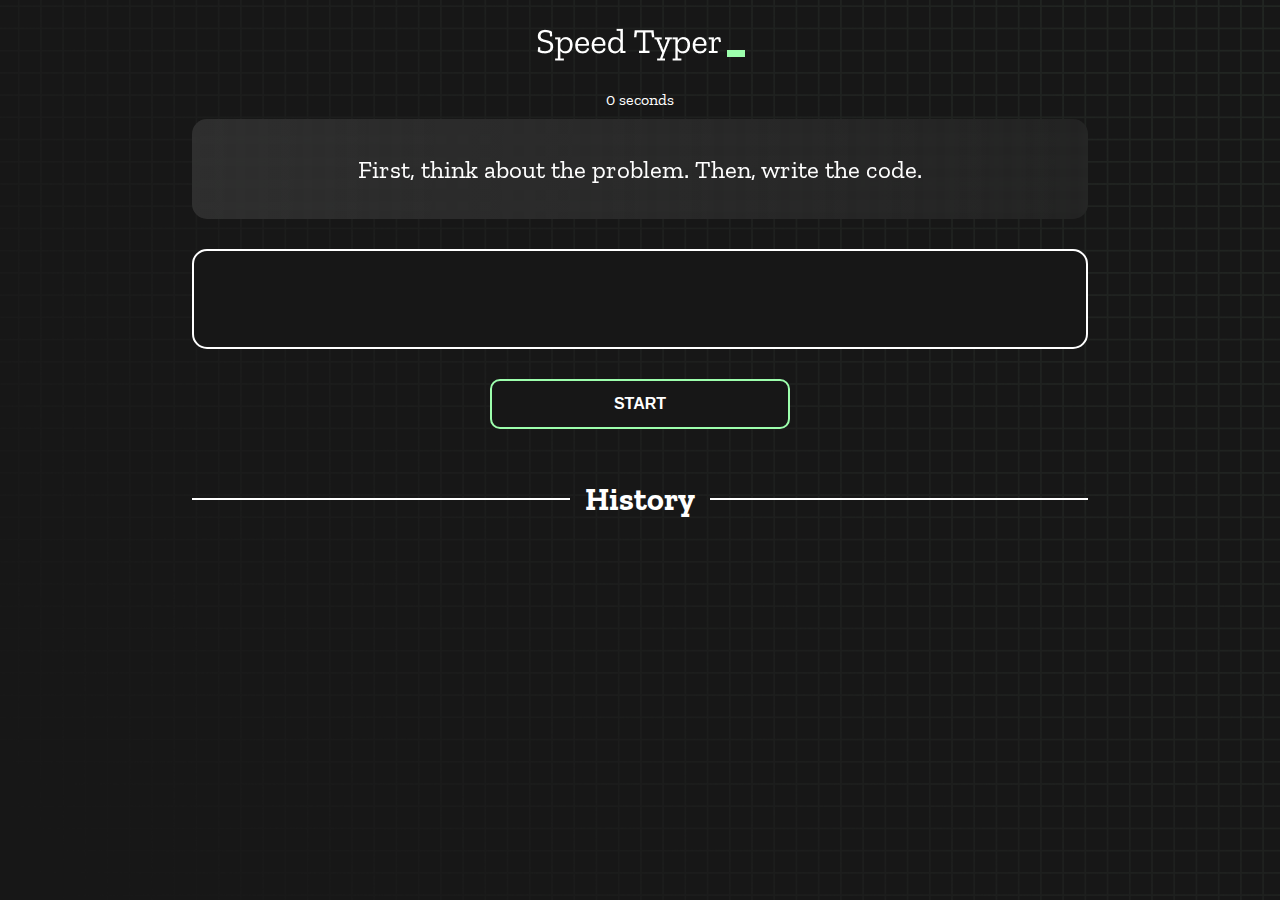
==== index.html @ 730f1624 "Initial commit" ====
<!DOCTYPE html>
<html lang="en">
  <head>
    <meta charset="UTF-8" />
    <meta http-equiv="X-UA-Compatible" content="IE=edge" />
    <meta name="viewport" content="width=device-width, initial-scale=1.0" />
    <title>Speed Monster</title>
    <link rel="stylesheet" href="styles.css" />
    <link rel="preconnect" href="https://fonts.googleapis.com" />
    <link rel="preconnect" href="https://fonts.gstatic.com" crossorigin />
    <link
      href="https://fonts.googleapis.com/css2?family=Zilla+Slab:wght@300;400;500&display=swap"
      rel="stylesheet"
    />
  </head>
  <body>
    <h1 class="title"><img src="./logo.png" /></h1>
    <div id="show-time">0 seconds</div>

    <div class="box-container">
      <div id="question"></div>

      <div id="display" class="inactive"></div>

      <div class="buttons">
        <button id="starts">START</button>
      </div>

      <div class="divider-container">
        <div class="line"></div>
        <h1 class="title2">History</h1>
        <div class="line"></div>
      </div>
      <div id="histories"></div>
    </div>

    <div id="countdown"></div>
    <div id="modal-background" class="hidden"></div>
    <div id="result" class="hidden"></div>

    <script src="./history.js"></script>
    <script src="./script.js"></script>
  </body>
</html>
---- styles.css ----
* {
  padding: 0;
  margin: 0;
  box-sizing: border-box;
}

body {
  background-image: url("./bg.png");
  background-size: cover;
  background-position: left top;
  font-family: "Zilla Slab", serif;
}

.box-container {
  width: 70%;
  margin: 0 auto;
}

#question {
  height: 100px;
  display: flex;
  align-items: center;
  justify-content: center;
  color: white;
  font-size: 25px;
  border-radius: 15px;
  background: rgb(255, 255, 255);
  background: linear-gradient(
    92.49deg,
    rgba(255, 255, 255, 0.1) 0.18%,
    rgba(255, 255, 255, 0.05) 99.85%
  );
  backdrop-filter: blur(5px);
  margin-bottom: 30px;
}

#display {
  height: 100px;
  display: flex;
  flex-wrap: wrap;
  align-items: center;
  padding-left: 5rem;
  color: white;
  font-size: 32px;
  background-color: #171717;
  border: 2px solid #9dffad;
  border-radius: 15px;
}

#countdown {
  position: fixed;
  height: 100vh;
  width: 100vw;
  background-color: rgba(0, 0, 0, 0.8);
  top: 0;
  left: 0;
  display: flex;
  align-items: center;
  justify-content: center;
  font-size: 3rem;
  color: white;
  display: none;
}
#result {
  position: fixed;
  top: 10%; 
  left: 10%;
  transform: translate(-50%, -50%);
  height: 250px;
  width: 400px;
  background-color: #171717;
  border-radius: 15px;
  border: 2px solid #9dffad;
  color: white;
  text-align: center;
  padding: 2rem;
}
#show-time{
  text-align: center;
  color: white;
  margin: 10px 0;
}

.green {
  color: #9dffad;
}
.red {
  color: #eb6565;
}
.bold {
  font-weight: 700;
}
.inactive {
  border: 2px solid white !important;
}
.hidden {
  display: none;
}
.title {
  text-align: center;
  color: white;
  margin: 20px 0;
}

.divider-container {
  height: 80px;
  display: flex;
  justify-content: center;
  align-items: center;
  gap: 15px;
  margin: 0 auto;
}

.line {
  height: 2px;
  background: white;
  width: 100%;
}

.title2 {
  color: white;
  display: block;
}

.buttons {
  display: flex;
  justify-content: center;
  margin: 30px 0;
}
button {
  padding: 10px 20px;
  border: none;
  font-size: 16px;
  font-weight: bold;
  width: 300px;
  height: 50px;
  color: white;
  background-color: #171717;
  border-radius: 10px;
  border: 2px solid #9dffad;
  cursor: pointer;
}

#histories {
  display: flex;
  flex-wrap: wrap;
  justify-content: space-around;
}

.card {
  width: 100%;
  height: 100%;
  padding: 50px;
  display: flex;
  justify-content: space-between;
  align-items: center;
  padding: 20px 30px;
  color: white;
  border-radius: 15px;
  background: rgb(255, 255, 255);
  background: linear-gradient(
    92.49deg,
    rgba(255, 255, 255, 0.1) 0.18%,
    rgba(255, 255, 255, 0.05) 99.85%
  );
  backdrop-filter: blur(5px);
  margin-bottom: 30px;
}

#modal-background {
  background: rgb(255, 255, 255);
  background: linear-gradient(
    92.49deg,
    rgba(255, 255, 255, 0.1) 0.18%,
    rgba(255, 255, 255, 0.05) 99.85%
  );
  backdrop-filter: blur(5px);
  height: 100vh;
  width: 100%;
  position: fixed;
  top: 0;
}

@media only screen and (max-width: 700px) {
  .box-container {
    padding: 0 20px;
    width: 100%;
  }
  .card {
    flex-direction: column;
  }
}
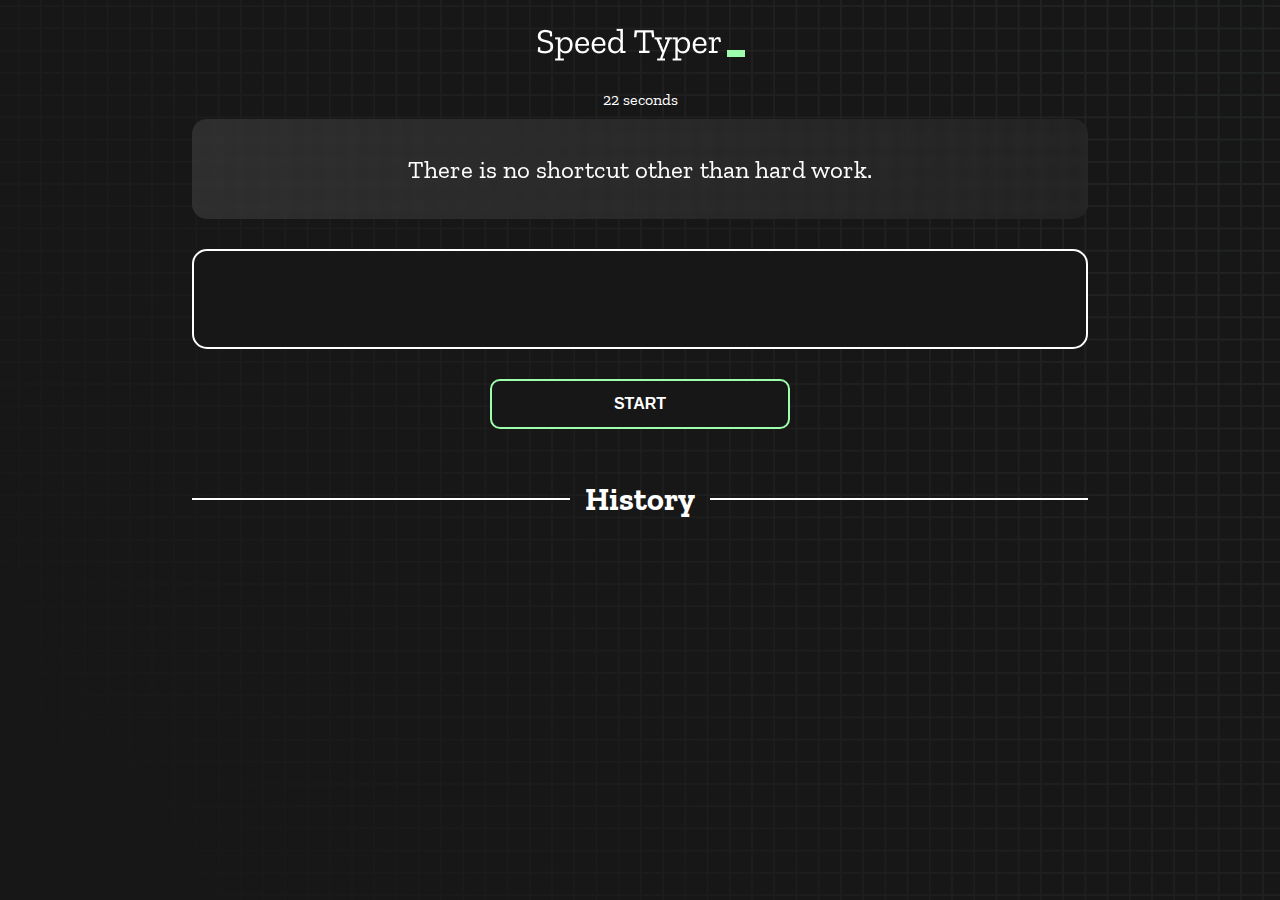
==== commit 704eed1e: "addinteger in home" ====
--- a/index.html
+++ b/index.html
@@ -15,7 +15,7 @@
   </head>
   <body>
     <h1 class="title"><img src="./logo.png" /></h1>
-    <div id="show-time">0 seconds</div>
+    <div id="show-time">22 seconds</div>
 
     <div class="box-container">
       <div id="question"></div>
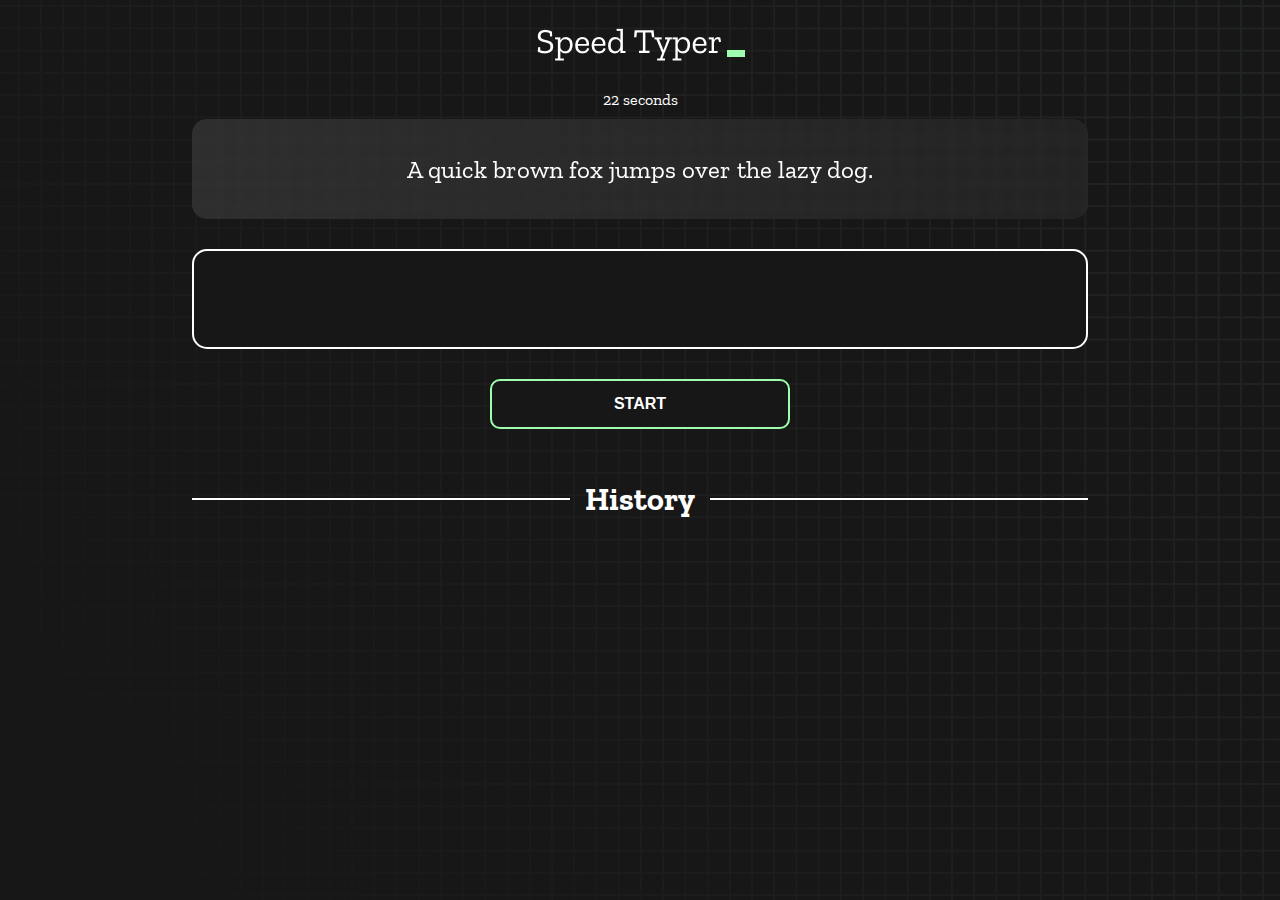
==== commit 38289107: "responsivemodal" ====
--- a/index.html
+++ b/index.html
@@ -31,7 +31,7 @@
         <h1 class="title2">History</h1>
         <div class="line"></div>
       </div>
-      <div id="histories"></div>
+      <div id="histories" class="row"></div>
     </div>
 
     <div id="countdown"></div>
--- a/styles.css
+++ b/styles.css
@@ -63,8 +63,8 @@
 }
 #result {
   position: fixed;
-  top: 10%; 
-  left: 10%;
+  top: 50%; 
+  left: 50%;
   transform: translate(-50%, -50%);
   height: 250px;
   width: 400px;
@@ -95,6 +95,7 @@
 }
 .hidden {
   display: none;
+  
 }
 .title {
   text-align: center;
@@ -143,11 +144,12 @@
 
 #histories {
   display: flex;
-  flex-wrap: wrap;
-  justify-content: space-around;
+  flex-wrap: nowrap;
+  margin-left: 2vh;
 }
 
 .card {
+  margin-left: 3vh;
   width: 100%;
   height: 100%;
   padding: 50px;
@@ -182,11 +184,15 @@
 }
 
 @media only screen and (max-width: 700px) {
+  #histories{   flex-wrap: wrap;
+    padding: 2vh;
+  }
   .box-container {
     padding: 0 20px;
     width: 100%;
   }
   .card {
     flex-direction: column;
+    margin: 2vh;
   }
 }
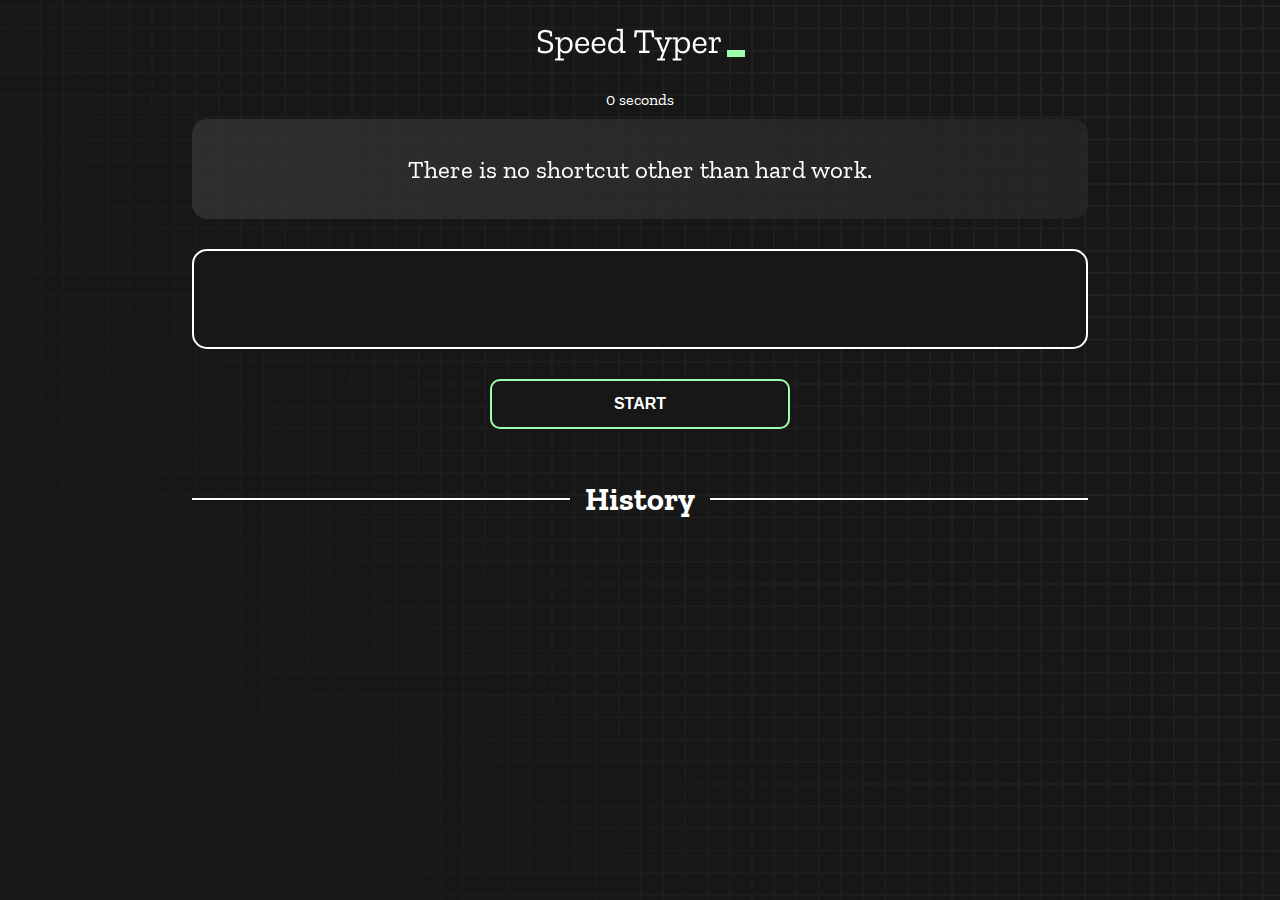
==== commit c64ff6c7: "col-3-add" ====
--- a/index.html
+++ b/index.html
@@ -15,7 +15,7 @@
   </head>
   <body>
     <h1 class="title"><img src="./logo.png" /></h1>
-    <div id="show-time">22 seconds</div>
+    <div id="show-time">0 seconds</div>
 
     <div class="box-container">
       <div id="question"></div>
@@ -33,7 +33,6 @@
       </div>
       <div id="histories" class="row"></div>
     </div>
-
     <div id="countdown"></div>
     <div id="modal-background" class="hidden"></div>
     <div id="result" class="hidden"></div>
--- a/styles.css
+++ b/styles.css
@@ -143,18 +143,22 @@
 }
 
 #histories {
-  display: flex;
+ 
+  display: grid;
+  grid-gap: 5vh;
+  grid-template-columns: repeat(3, 1fr);
   flex-wrap: nowrap;
   margin-left: 2vh;
 }
 
+
+
 .card {
+  
   margin-left: 3vh;
-  width: 100%;
   height: 100%;
   padding: 50px;
-  display: flex;
-  justify-content: space-between;
+  
   align-items: center;
   padding: 20px 30px;
   color: white;
@@ -186,12 +190,15 @@
 @media only screen and (max-width: 700px) {
   #histories{   flex-wrap: wrap;
     padding: 2vh;
+    display: flex;
   }
   .box-container {
     padding: 0 20px;
     width: 100%;
   }
   .card {
+    width: 100%;
+    display: flex;
     flex-direction: column;
     margin: 2vh;
   }
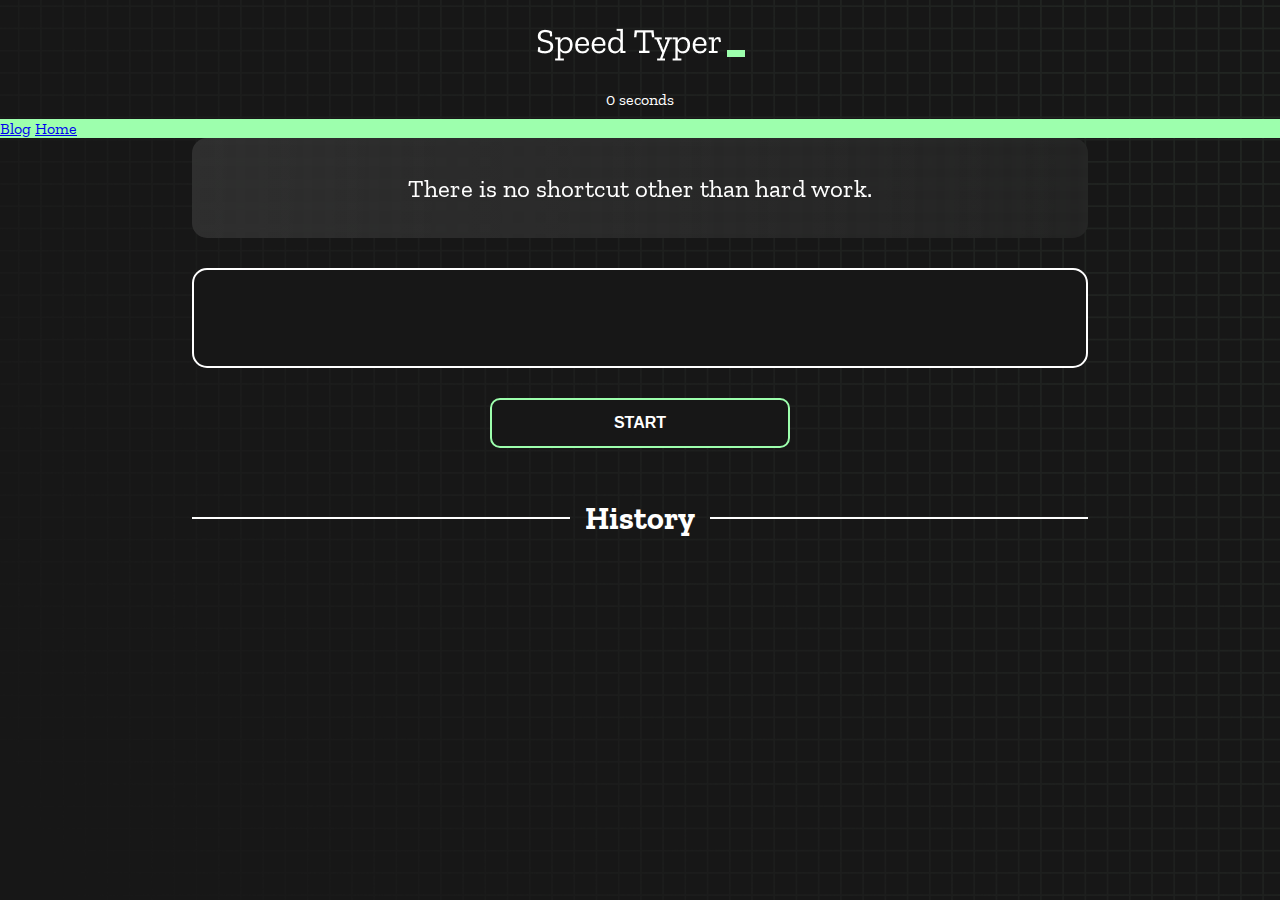
==== commit c883873a: "addblog" ====
--- a/index.html
+++ b/index.html
@@ -16,7 +16,10 @@
   <body>
     <h1 class="title"><img src="./logo.png" /></h1>
     <div id="show-time">0 seconds</div>
-
+    <div class="text">
+      <a class="text1" href="blog.html">Blog</a>
+      <a class="text1" href="index.html">Home</a>
+    </div>
     <div class="box-container">
       <div id="question"></div>
 
--- a/styles.css
+++ b/styles.css
@@ -185,6 +185,13 @@
   width: 100%;
   position: fixed;
   top: 0;
+}
+
+.text{
+text-decoration: none;
+  align-items: center;
+  color: azure;
+  background-color: #9dffad;
 }
 
 @media only screen and (max-width: 700px) {
